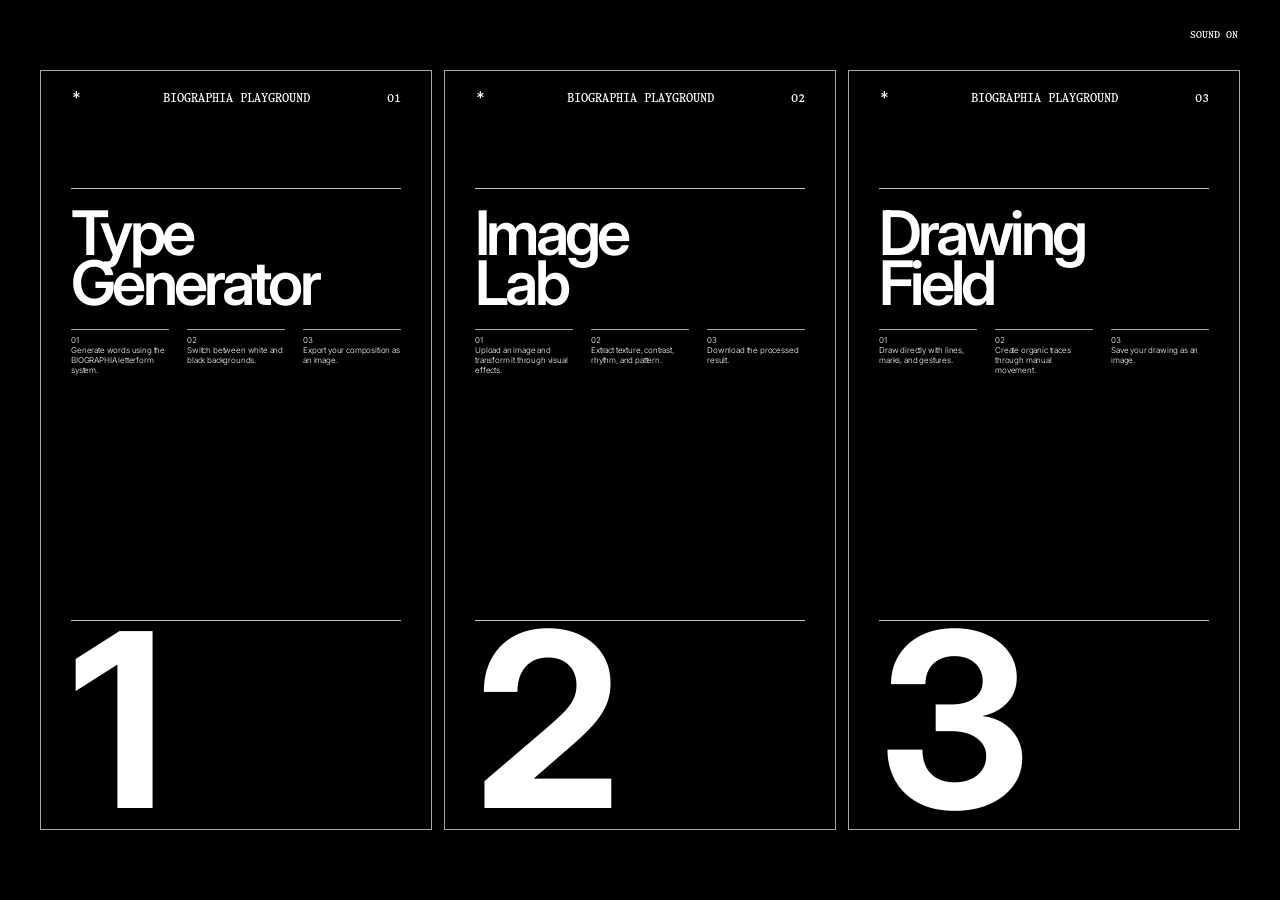
==== index.html @ 37097c7a "g" ====
<!DOCTYPE html>
<html lang="en">
<head>
  <meta charset="UTF-8" />
  <meta name="viewport" content="width=device-width, initial-scale=1.0" />

  <title>BIOGRAPHIA Playground</title>

  <link rel="preconnect" href="https://fonts.googleapis.com">
  <link rel="preconnect" href="https://fonts.gstatic.com" crossorigin>

  <link href="https://fonts.googleapis.com/css2?family=Inter:wght@100..900&display=swap" rel="stylesheet">

  <link rel="stylesheet" href="style.css" />
</head>

<body>
<button id="sound-toggle" type="button">SOUND ON</button>
<audio id="bg-audio" src="./audio-for-biographia.mp3" loop></audio>
  <main class="landing-page">
    <a href="./playground1/" class="card">
      <div class="card-top">
        <span>*</span>
        <span>BIOGRAPHIA Playground</span>
        <span>01</span>
      </div>

      <div class="card-title">
        <h2>Type<br>Generator</h2>
      </div>

      <div class="card-info">
        <p>01<br>Generate words using the BIOGRAPHIA letterform system.</p>
        <p>02<br>Switch between white and black backgrounds.</p>
        <p>03<br>Export your composition as an image.</p>
      </div>

      <div class="divider"></div>

      <div class="card-number">1</div>
    </a>


    <a href="./playground2/" class="card">
      <div class="card-top">
        <span>*</span>
        <span>BIOGRAPHIA Playground</span>
        <span>02</span>
      </div>

      <div class="card-title">
        <h2>Image<br>Lab</h2>
      </div>

      <div class="card-info">
        <p>01<br>Upload an image and transform it through visual effects.</p>
        <p>02<br>Extract texture, contrast, rhythm, and pattern.</p>
        <p>03<br>Download the processed result.</p>
      </div>

      <div class="divider"></div>

      <div class="card-number">2</div>
    </a>

    <a href="./playground3/" class="card">
      <div class="card-top">
        <span>*</span>
        <span>BIOGRAPHIA Playground</span>
        <span>03</span>
      </div>

      <div class="card-title">
        <h2>Drawing<br>Field</h2>
      </div>

      <div class="card-info">
        <p>01<br>Draw directly with lines, marks, and gestures.</p>
        <p>02<br>Create organic traces through manual movement.</p>
        <p>03<br>Save your drawing as an image.</p>
      </div>

      <div class="divider"></div>

      <div class="card-number">3</div>
    </a>
  </main>
  <script>
  const audio = document.getElementById("bg-audio");

  document.body.addEventListener("click", async () => {
    try {
      audio.volume = 0.5;
      await audio.play();
      console.log("audio is playing");
    } catch (error) {
      console.log("audio play failed:", error);
    }
  }, { once: true });
</script>
<script src="script.js"></script>
</body>
</html>
---- style.css ----
@font-face {
  font-family: "TimezoneMono";
  src: url("Font/timezone-mono.otf") format("opentype");
}

* {
  box-sizing: border-box;
}


body {
  margin: 0;
  background: #000;
  color: #fff;
  font-family: 'Inter', sans-serif;
  font-weight: 300;
  line-height: 0.82;
}


.landing-page {
  min-height: 100vh;
  display: grid;
  grid-template-columns: repeat(3, 1fr);
  gap: 12px;
  padding: 70px 40px;
}

.card {
  min-height: calc(100vh - 140px);
  border: 1px solid rgba(255, 255, 255, 0.65);
  color: #fff;
  text-decoration: none;
  padding: 22px 30px 18px;
  display: flex;
  flex-direction: column;
  justify-content: space-between;
  background: #000;
  transition: border-radius 0.35s ease, transform 0.35s ease, border-color 0.35s ease;
  overflow: hidden;
}

.card:hover {
  border-radius: 30px;
  border-color: rgba(255, 255, 255, 0.65);
  transform: translateY(-6px);
}

.card-top {
  display: grid;
  grid-template-columns: 1fr auto 1fr;
  align-items: center;
  font-family: "TimezoneMono";
  font-size: 12px;
  font-weight: 400;
  text-transform: uppercase;
}

.card-top span:first-child {
  text-align: left;
  font-size: 18px;
}

.card-top span:nth-child(2) {
  text-align: center;
}

.card-top span:last-child {
  text-align: right;
}

.card-title {
  margin-top: 80px;
}

.card-title::before {
  content: "";
  display: block;
  width: 100%;
  height: 1px;
  background: rgba(255, 255, 255, 0.75);
  margin-bottom: 19px;
}

.card-title h2 {
  margin: 0;
  font-size: clamp(42px, 4.8vw, 76px);
  line-height: 0.82;
  letter-spacing: -0.06em;
  font-weight: 600;
}

.card-info {
  display: grid;
  grid-template-columns: repeat(3, 1fr);
  gap: 18px;
  margin-top: 20px;
  font-size: 8px;
  line-height: 1.25;
  letter-spacing: -0.02em;
}

.card-info p {
  margin: 0;
  padding-top: 5px;
  border-top: 1px solid rgba(255, 255, 255, 0.65);
}

.divider {
  width: 100%;
  height: 1px;
  background: rgba(255, 255, 255, 0.75);
  margin-top: auto;
  margin-bottom: 8px;
}

.card-number {
  font-size: clamp(180px, 19vw, 310px);
  line-height: 0.75;
  letter-spacing: -0.08em;
  font-weight: 700;
}

#sound-toggle {
  position: fixed;
  top: 28px;
  right: 36px;
  z-index: 9999;
  background: transparent;
  border: none;
  color: white;
  font-family: "TimezoneMono", monospace;
  font-size: 10px;
  text-transform: uppercase;
  cursor: pointer;
}
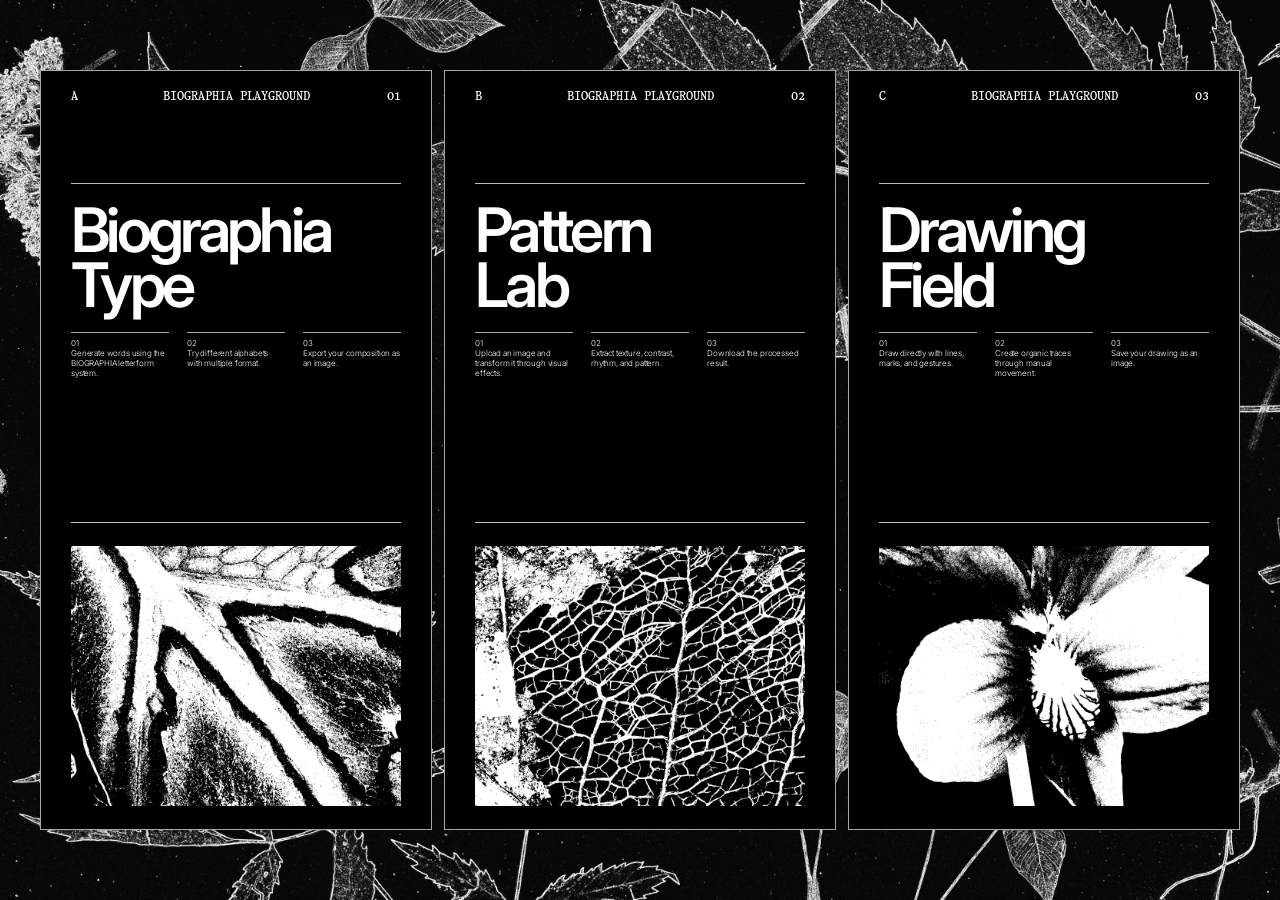
==== commit 728d0063: "mid" ====
--- a/index.html
+++ b/index.html
@@ -15,41 +15,41 @@
 </head>
 
 <body>
-<button id="sound-toggle" type="button">SOUND ON</button>
 <audio id="bg-audio" src="./audio-for-biographia.mp3" loop></audio>
   <main class="landing-page">
     <a href="./playground1/" class="card">
       <div class="card-top">
-        <span>*</span>
+        <span>A</span>
         <span>BIOGRAPHIA Playground</span>
         <span>01</span>
       </div>
 
       <div class="card-title">
-        <h2>Type<br>Generator</h2>
+        <h2>Biographia<br>Type</h2>
       </div>
 
       <div class="card-info">
         <p>01<br>Generate words using the BIOGRAPHIA letterform system.</p>
-        <p>02<br>Switch between white and black backgrounds.</p>
+        <p>02<br>Try different alphabets with multiple format.</p>
         <p>03<br>Export your composition as an image.</p>
       </div>
 
       <div class="divider"></div>
-
-      <div class="card-number">1</div>
+      <div class="card-image">
+      <img src="./Images/1.png" alt="">
+      </div>
     </a>
 
 
     <a href="./playground2/" class="card">
       <div class="card-top">
-        <span>*</span>
+        <span>B</span>
         <span>BIOGRAPHIA Playground</span>
         <span>02</span>
       </div>
 
       <div class="card-title">
-        <h2>Image<br>Lab</h2>
+        <h2>Pattern<br>Lab</h2>
       </div>
 
       <div class="card-info">
@@ -60,12 +60,14 @@
 
       <div class="divider"></div>
 
-      <div class="card-number">2</div>
+      <div class="card-image">
+      <img src="./Images/2.png" alt="">
+      </div>
     </a>
 
     <a href="./playground3/" class="card">
       <div class="card-top">
-        <span>*</span>
+        <span>C</span>
         <span>BIOGRAPHIA Playground</span>
         <span>03</span>
       </div>
@@ -82,7 +84,9 @@
 
       <div class="divider"></div>
 
-      <div class="card-number">3</div>
+      <div class="card-image">
+      <img src="./Images/3.png" alt="">
+      </div>
     </a>
   </main>
   <script>
@@ -98,6 +102,5 @@
     }
   }, { once: true });
 </script>
-<script src="script.js"></script>
 </body>
 </html>
--- a/style.css
+++ b/style.css
@@ -10,7 +10,11 @@
 
 body {
   margin: 0;
-  background: #000;
+  background-image: url('./Images/background.jpg');
+  background-size: cover;
+  background-position: center;
+  background-repeat: no-repeat;
+  background-attachment: fixed;
   color: #fff;
   font-family: 'Inter', sans-serif;
   font-weight: 300;
@@ -39,6 +43,25 @@
   transition: border-radius 0.35s ease, transform 0.35s ease, border-color 0.35s ease;
   overflow: hidden;
 }
+.card-image {
+  width: 100%;
+
+  margin-top: 15px;
+  margin-bottom: 5px;
+
+  display: flex;
+  justify-content: center;
+  align-items: center;
+}
+
+.card-image img {
+  width: 100%;
+  height: 260px;
+
+  object-fit: cover;
+
+  display: block;
+}
 
 .card:hover {
   border-radius: 30px;
@@ -58,7 +81,6 @@
 
 .card-top span:first-child {
   text-align: left;
-  font-size: 18px;
 }
 
 .card-top span:nth-child(2) {
@@ -85,7 +107,7 @@
 .card-title h2 {
   margin: 0;
   font-size: clamp(42px, 4.8vw, 76px);
-  line-height: 0.82;
+  line-height: 0.89;
   letter-spacing: -0.06em;
   font-weight: 600;
 }
